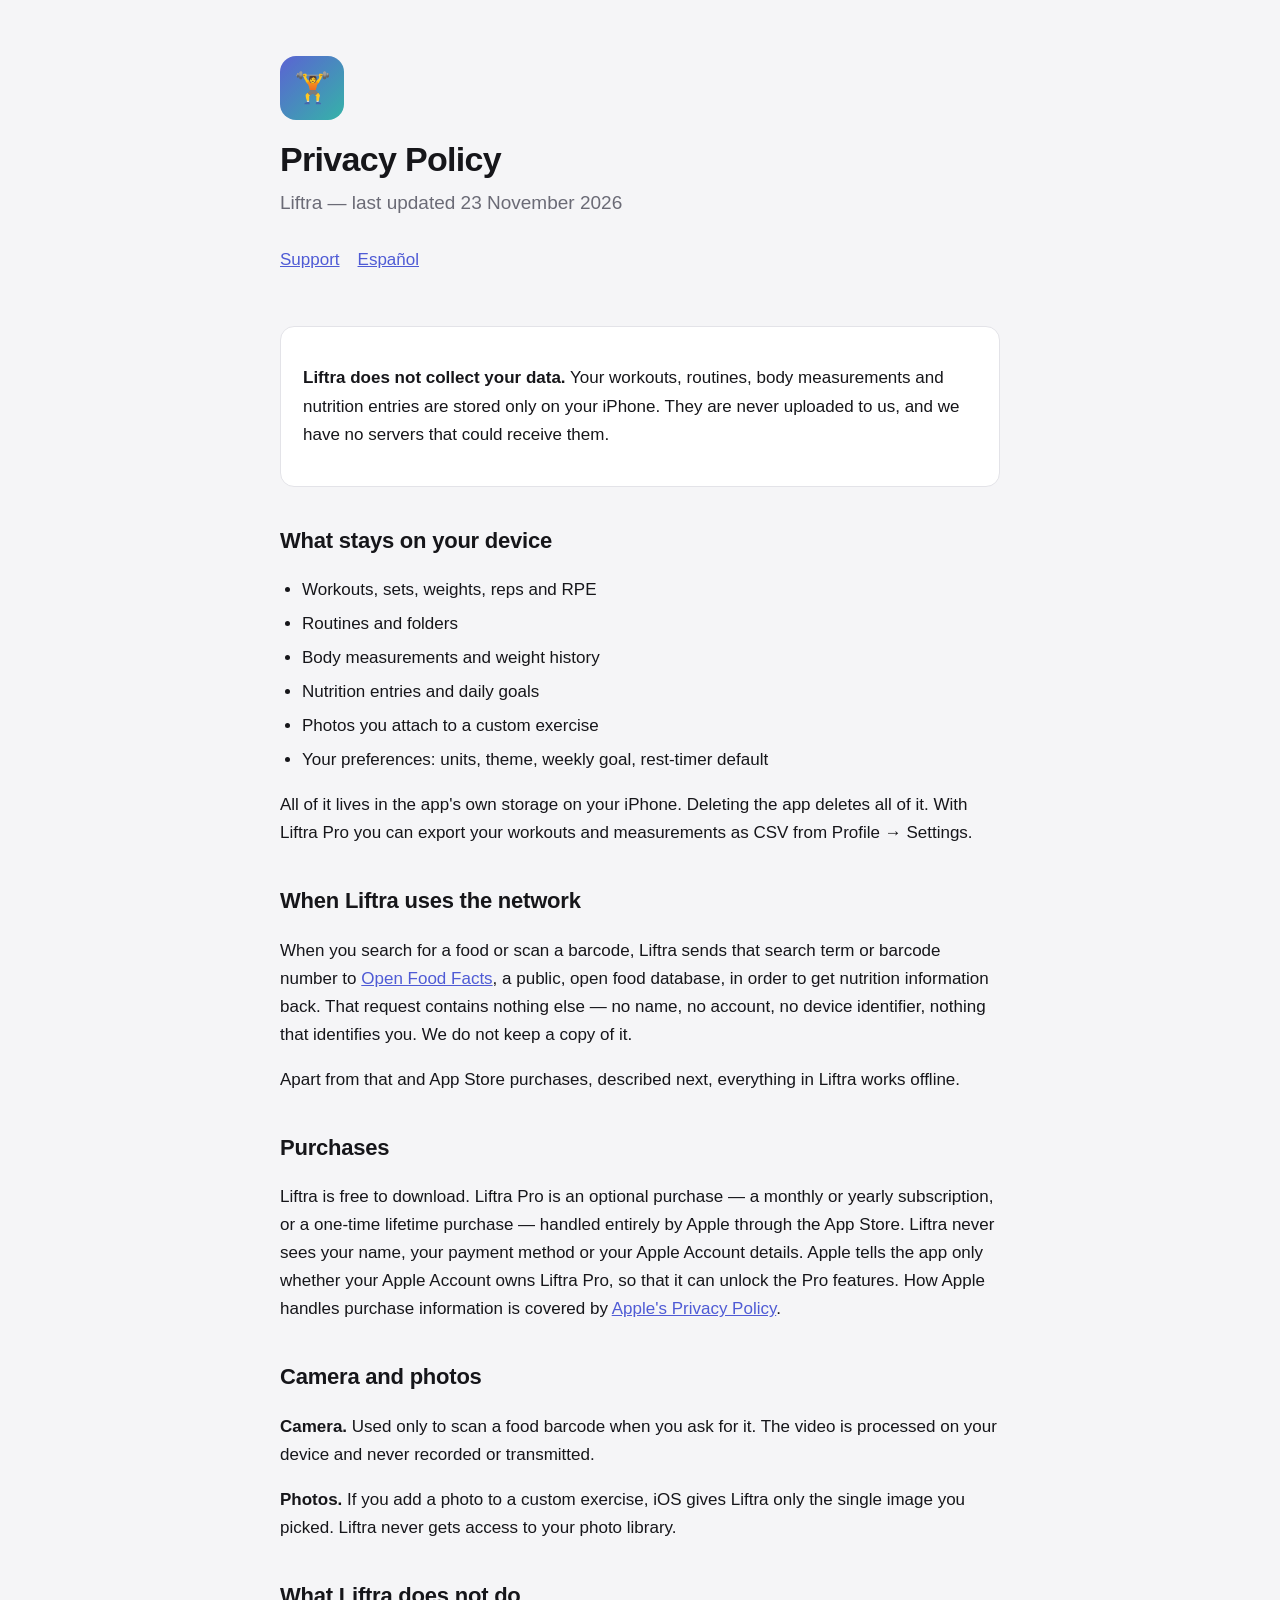
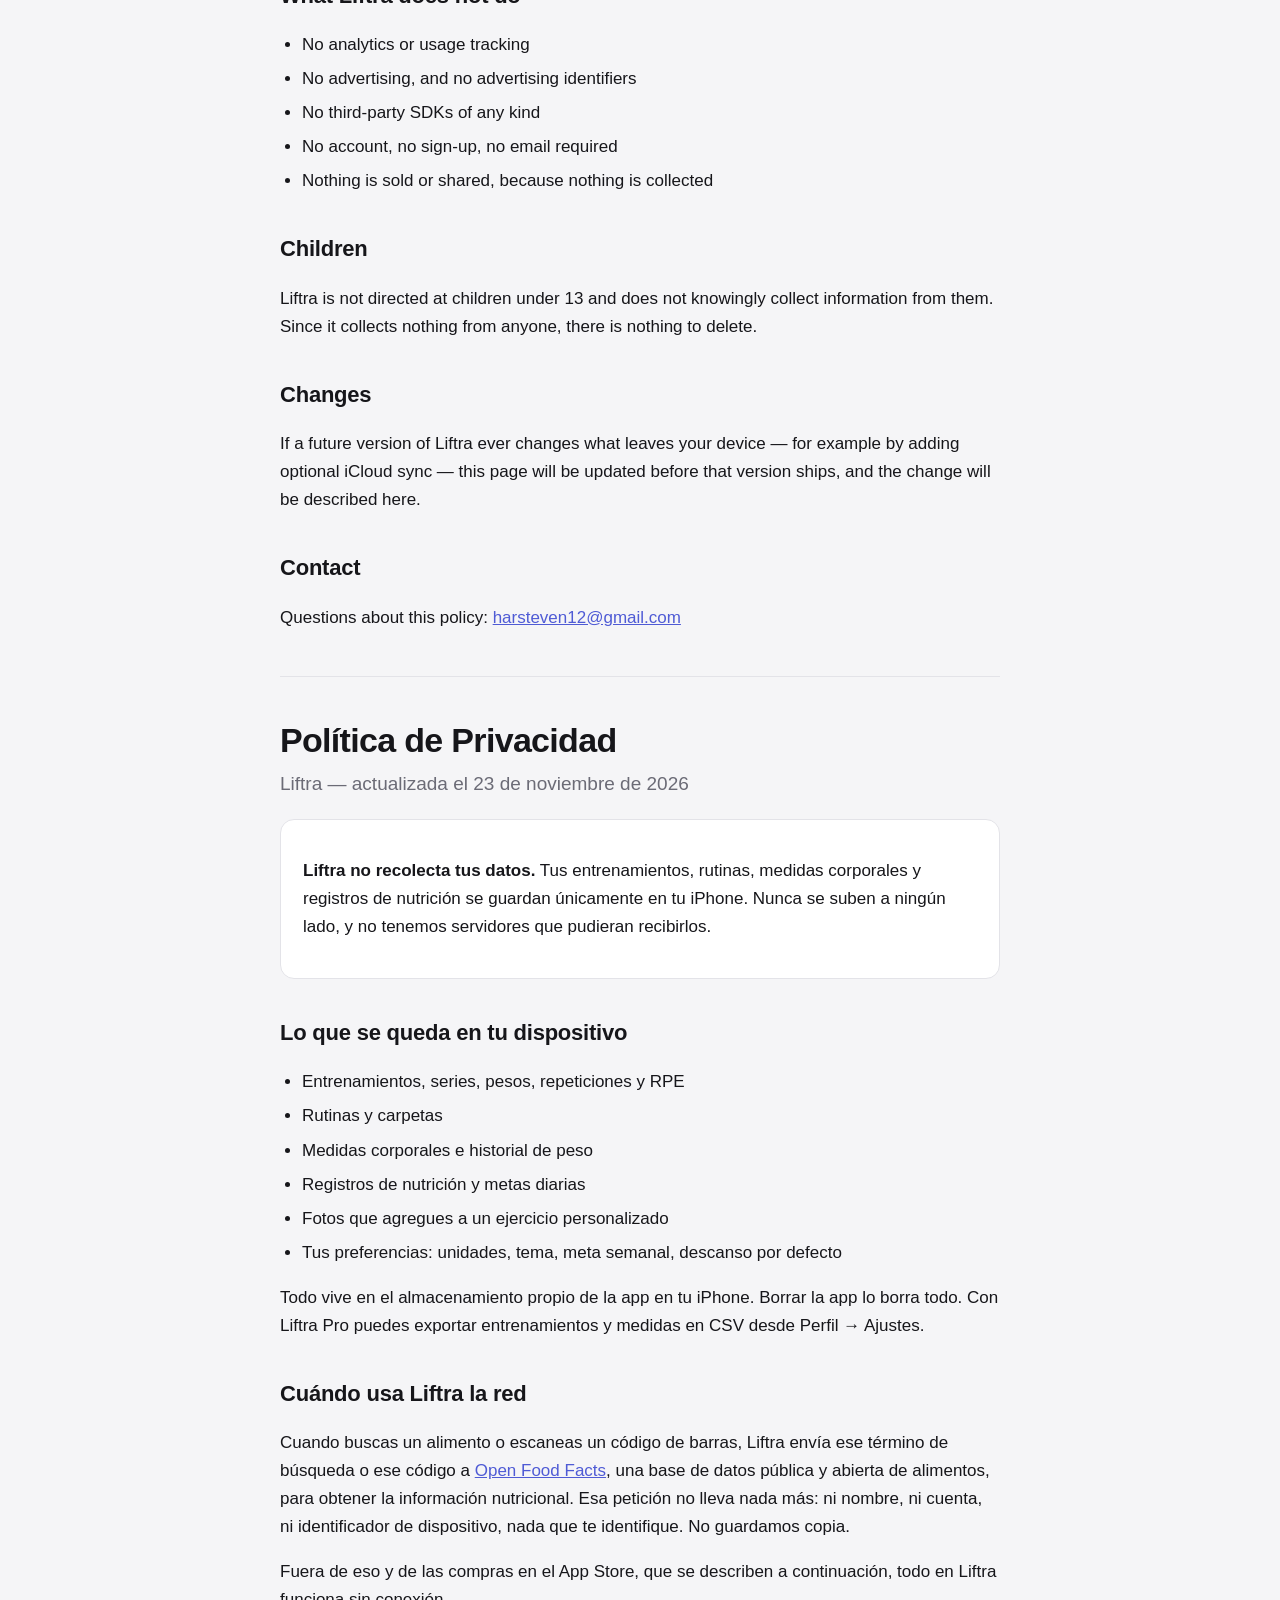
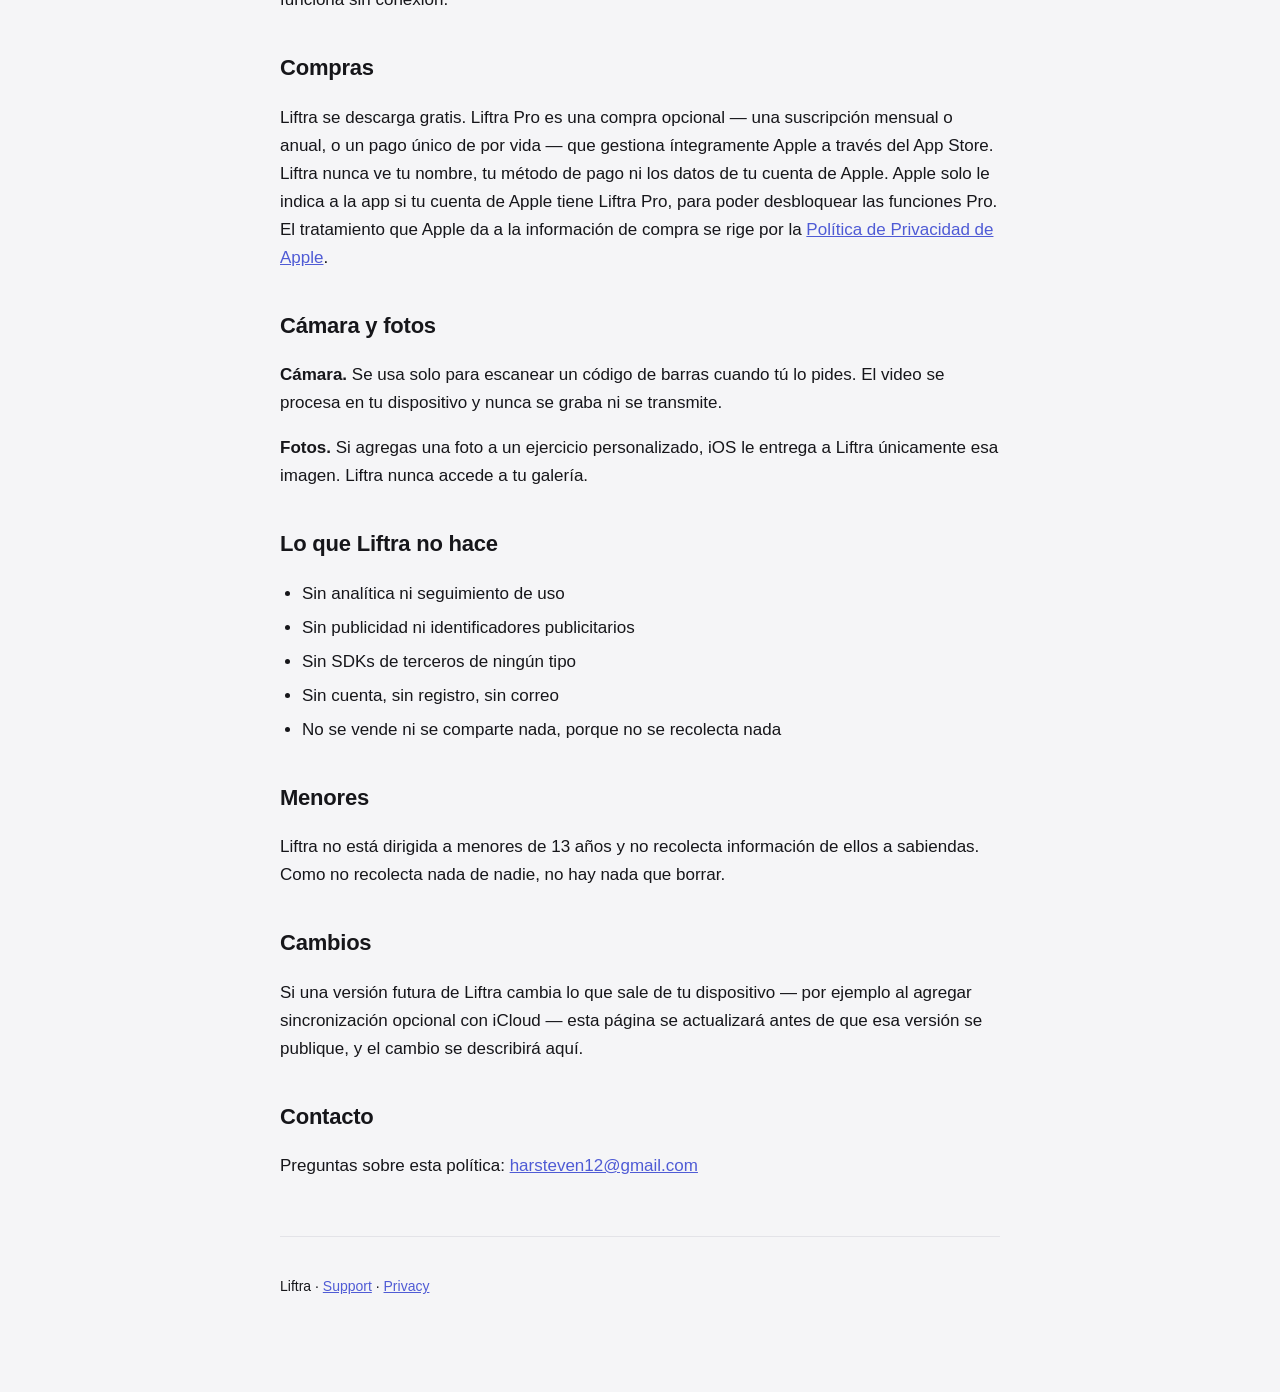
==== privacy.html @ 32fd7275 "Liftra support page and privacy policy Static site for the App Store support and privacy policy URLs" ====
<!doctype html>
<html lang="en">
<head>
<meta charset="utf-8">
<meta name="viewport" content="width=device-width, initial-scale=1">
<title>Privacy Policy — Liftra</title>
<link rel="stylesheet" href="style.css">
</head>
<body>
<div class="wrap">
<header>
  <div class="logo">🏋️</div>
  <h1>Privacy Policy</h1>
  <p class="lede">Liftra — last updated 23 November 2026</p>
  <nav><a href="./">Support</a> <a href="#es">Español</a></nav>
</header>

<div class="card">
  <p><strong>Liftra does not collect your data.</strong> Your workouts, routines,
  body measurements and nutrition entries are stored only on your iPhone. They
  are never uploaded to us, and we have no servers that could receive them.</p>
</div>

<h2>What stays on your device</h2>
<ul>
  <li>Workouts, sets, weights, reps and RPE</li>
  <li>Routines and folders</li>
  <li>Body measurements and weight history</li>
  <li>Nutrition entries and daily goals</li>
  <li>Photos you attach to a custom exercise</li>
  <li>Your preferences: units, theme, weekly goal, rest-timer default</li>
</ul>
<p>All of it lives in the app's own storage on your iPhone. Deleting the app
deletes all of it. With Liftra Pro you can export your workouts and measurements
as CSV from Profile → Settings.</p>

<h2>When Liftra uses the network</h2>
<p>When you search for a food or scan a barcode, Liftra sends that search term
or barcode number to <a href="https://world.openfoodfacts.org">Open Food
Facts</a>, a public, open food database, in order to get nutrition information
back. That request contains nothing else — no name, no account, no device
identifier, nothing that identifies you. We do not keep a copy of it.</p>
<p>Apart from that and App Store purchases, described next, everything in
Liftra works offline.</p>

<h2>Purchases</h2>
<p>Liftra is free to download. Liftra Pro is an optional purchase — a monthly or
yearly subscription, or a one-time lifetime purchase — handled entirely by Apple
through the App Store. Liftra never sees your name, your payment method or your
Apple Account details. Apple tells the app only whether your Apple Account owns
Liftra Pro, so that it can unlock the Pro features. How Apple handles purchase
information is covered by
<a href="https://www.apple.com/legal/privacy/">Apple's Privacy Policy</a>.</p>

<h2>Camera and photos</h2>
<p><strong>Camera.</strong> Used only to scan a food barcode when you ask for
it. The video is processed on your device and never recorded or transmitted.</p>
<p><strong>Photos.</strong> If you add a photo to a custom exercise, iOS gives
Liftra only the single image you picked. Liftra never gets access to your photo
library.</p>

<h2>What Liftra does not do</h2>
<ul>
  <li>No analytics or usage tracking</li>
  <li>No advertising, and no advertising identifiers</li>
  <li>No third-party SDKs of any kind</li>
  <li>No account, no sign-up, no email required</li>
  <li>Nothing is sold or shared, because nothing is collected</li>
</ul>

<h2>Children</h2>
<p>Liftra is not directed at children under 13 and does not knowingly collect
information from them. Since it collects nothing from anyone, there is nothing
to delete.</p>

<h2>Changes</h2>
<p>If a future version of Liftra ever changes what leaves your device — for
example by adding optional iCloud sync — this page will be updated before that
version ships, and the change will be described here.</p>

<h2>Contact</h2>
<p>Questions about this policy: <a href="mailto:harsteven12@gmail.com">harsteven12@gmail.com</a></p>

<hr>

<h1 id="es">Política de Privacidad</h1>
<p class="lede">Liftra — actualizada el 23 de noviembre de 2026</p>

<div class="card">
  <p><strong>Liftra no recolecta tus datos.</strong> Tus entrenamientos, rutinas,
  medidas corporales y registros de nutrición se guardan únicamente en tu iPhone.
  Nunca se suben a ningún lado, y no tenemos servidores que pudieran recibirlos.</p>
</div>

<h2>Lo que se queda en tu dispositivo</h2>
<ul>
  <li>Entrenamientos, series, pesos, repeticiones y RPE</li>
  <li>Rutinas y carpetas</li>
  <li>Medidas corporales e historial de peso</li>
  <li>Registros de nutrición y metas diarias</li>
  <li>Fotos que agregues a un ejercicio personalizado</li>
  <li>Tus preferencias: unidades, tema, meta semanal, descanso por defecto</li>
</ul>
<p>Todo vive en el almacenamiento propio de la app en tu iPhone. Borrar la app
lo borra todo. Con Liftra Pro puedes exportar entrenamientos y medidas en CSV
desde Perfil → Ajustes.</p>

<h2>Cuándo usa Liftra la red</h2>
<p>Cuando buscas un alimento o escaneas un código de barras, Liftra envía ese
término de búsqueda o ese código a <a href="https://world.openfoodfacts.org">Open
Food Facts</a>, una base de datos pública y abierta de alimentos, para obtener la
información nutricional. Esa petición no lleva nada más: ni nombre, ni cuenta, ni
identificador de dispositivo, nada que te identifique. No guardamos copia.</p>
<p>Fuera de eso y de las compras en el App Store, que se describen a
continuación, todo en Liftra funciona sin conexión.</p>

<h2>Compras</h2>
<p>Liftra se descarga gratis. Liftra Pro es una compra opcional — una
suscripción mensual o anual, o un pago único de por vida — que gestiona
íntegramente Apple a través del App Store. Liftra nunca ve tu nombre, tu método
de pago ni los datos de tu cuenta de Apple. Apple solo le indica a la app si tu
cuenta de Apple tiene Liftra Pro, para poder desbloquear las funciones Pro. El
tratamiento que Apple da a la información de compra se rige por la
<a href="https://www.apple.com/legal/privacy/es/">Política de Privacidad de Apple</a>.</p>

<h2>Cámara y fotos</h2>
<p><strong>Cámara.</strong> Se usa solo para escanear un código de barras cuando
tú lo pides. El video se procesa en tu dispositivo y nunca se graba ni se
transmite.</p>
<p><strong>Fotos.</strong> Si agregas una foto a un ejercicio personalizado, iOS
le entrega a Liftra únicamente esa imagen. Liftra nunca accede a tu galería.</p>

<h2>Lo que Liftra no hace</h2>
<ul>
  <li>Sin analítica ni seguimiento de uso</li>
  <li>Sin publicidad ni identificadores publicitarios</li>
  <li>Sin SDKs de terceros de ningún tipo</li>
  <li>Sin cuenta, sin registro, sin correo</li>
  <li>No se vende ni se comparte nada, porque no se recolecta nada</li>
</ul>

<h2>Menores</h2>
<p>Liftra no está dirigida a menores de 13 años y no recolecta información de
ellos a sabiendas. Como no recolecta nada de nadie, no hay nada que borrar.</p>

<h2>Cambios</h2>
<p>Si una versión futura de Liftra cambia lo que sale de tu dispositivo — por
ejemplo al agregar sincronización opcional con iCloud — esta página se
actualizará antes de que esa versión se publique, y el cambio se describirá
aquí.</p>

<h2>Contacto</h2>
<p>Preguntas sobre esta política: <a href="mailto:harsteven12@gmail.com">harsteven12@gmail.com</a></p>

<footer class="small">
  <p>Liftra · <a href="./">Support</a> · <a href="privacy.html">Privacy</a></p>
</footer>
</div>
</body>
</html>
---- style.css ----
:root {
  --bg: #f5f5f7;
  --card: #ffffff;
  --ink: #16161a;
  --muted: #6b6b76;
  --rule: #e3e3e8;
  --accent: #4f5bd5;
}
@media (prefers-color-scheme: dark) {
  :root {
    --bg: #0f0f12; --card: #1a1a1f; --ink: #f2f2f5;
    --muted: #9a9aa6; --rule: #2c2c33; --accent: #8b94ff;
  }
}
* { box-sizing: border-box; }
body {
  margin: 0; padding: 0 16px 80px;
  background: var(--bg); color: var(--ink);
  font: 17px/1.65 -apple-system, BlinkMacSystemFont, "Segoe UI", Roboto, sans-serif;
  -webkit-text-size-adjust: 100%;
}
.wrap { max-width: 720px; margin: 0 auto; }
header { padding: 56px 0 32px; }
.logo {
  width: 64px; height: 64px; border-radius: 16px;
  background: linear-gradient(135deg, #5b63d3, #35b3a8);
  display: grid; place-items: center; color: #fff;
  font-size: 30px; margin-bottom: 20px;
}
h1 { font-size: 34px; line-height: 1.15; margin: 0 0 8px; letter-spacing: -0.02em; }
h2 { font-size: 22px; margin: 36px 0 10px; letter-spacing: -0.01em; }
h3 { font-size: 17px; margin: 24px 0 6px; }
p, li { color: var(--ink); }
.lede { color: var(--muted); font-size: 19px; margin: 0; }
.card {
  background: var(--card); border: 1px solid var(--rule);
  border-radius: 14px; padding: 20px 22px; margin: 20px 0;
}
.muted { color: var(--muted); }
small, .small { font-size: 14px; color: var(--muted); }
a { color: var(--accent); }
nav { margin: 28px 0 0; display: flex; gap: 18px; flex-wrap: wrap; }
hr { border: 0; border-top: 1px solid var(--rule); margin: 44px 0; }
footer { margin-top: 56px; padding-top: 24px; border-top: 1px solid var(--rule); }
ul { padding-left: 22px; }
li { margin: 6px 0; }
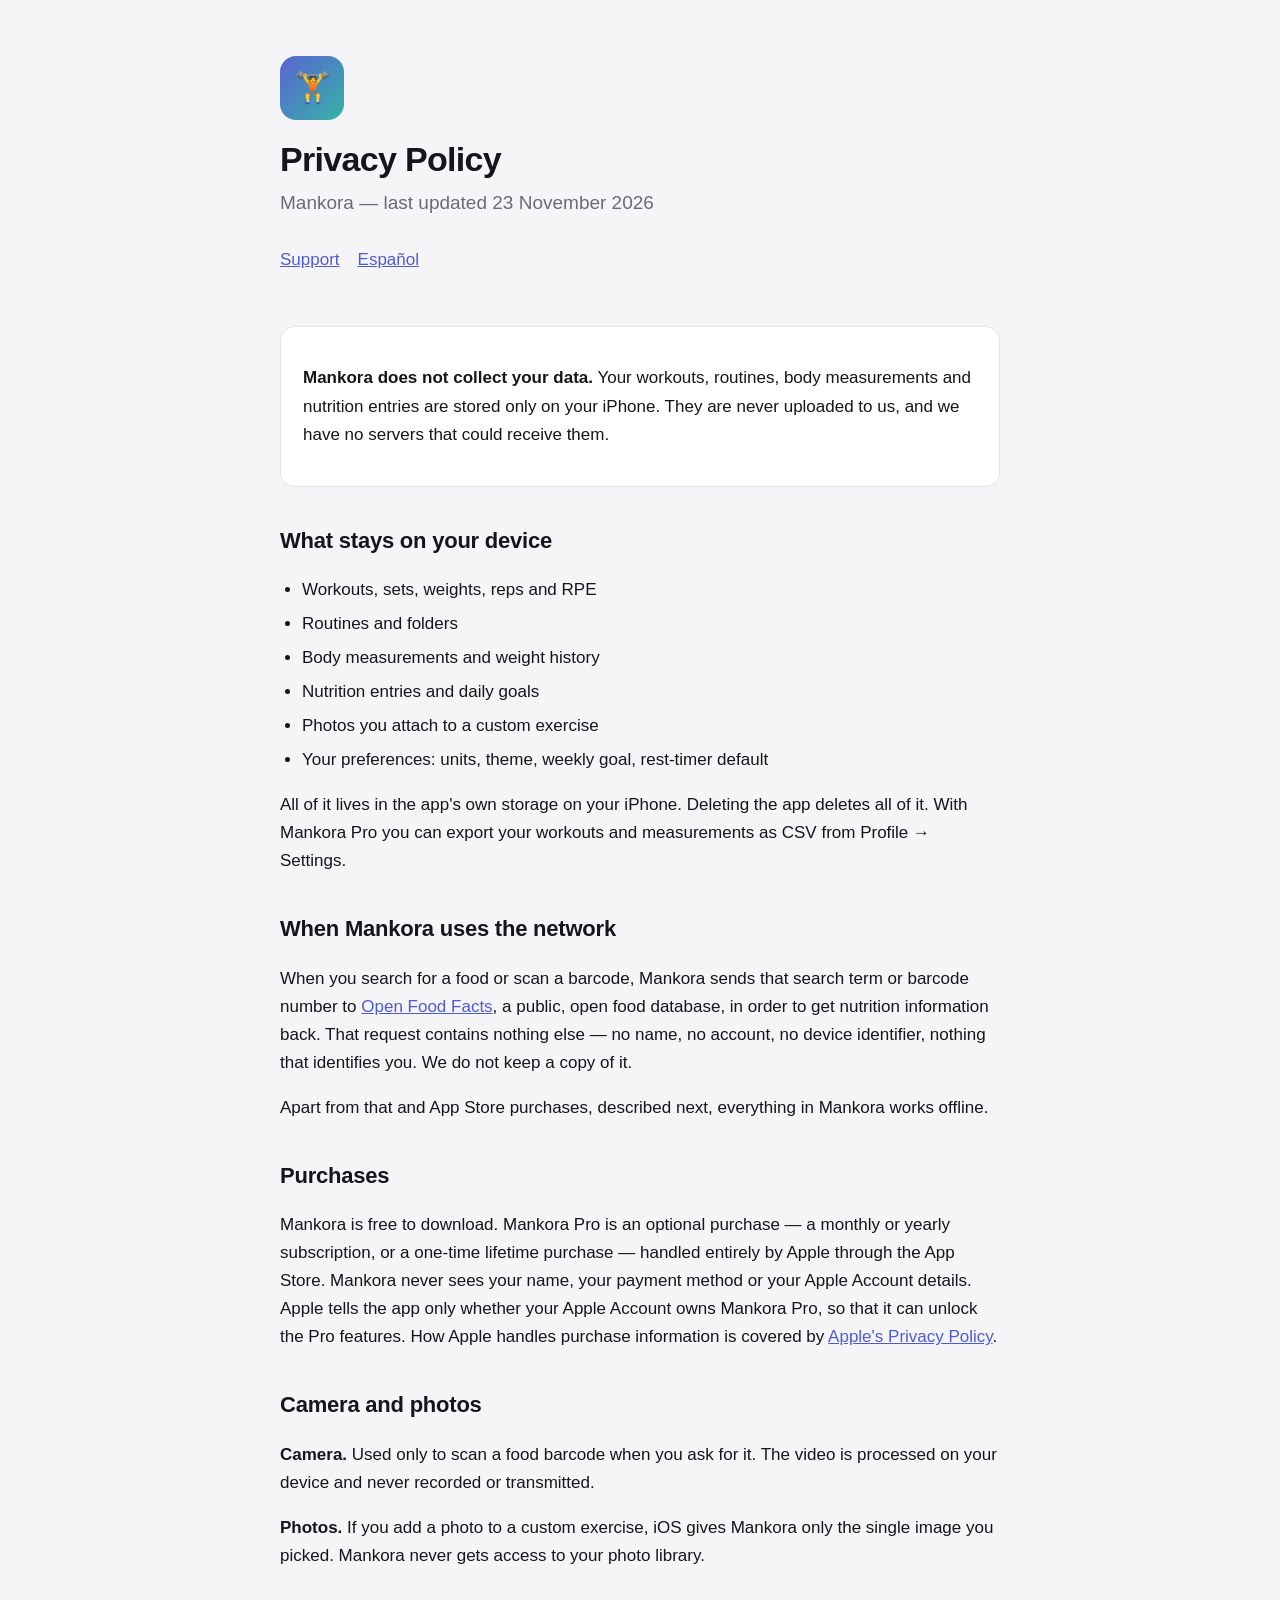
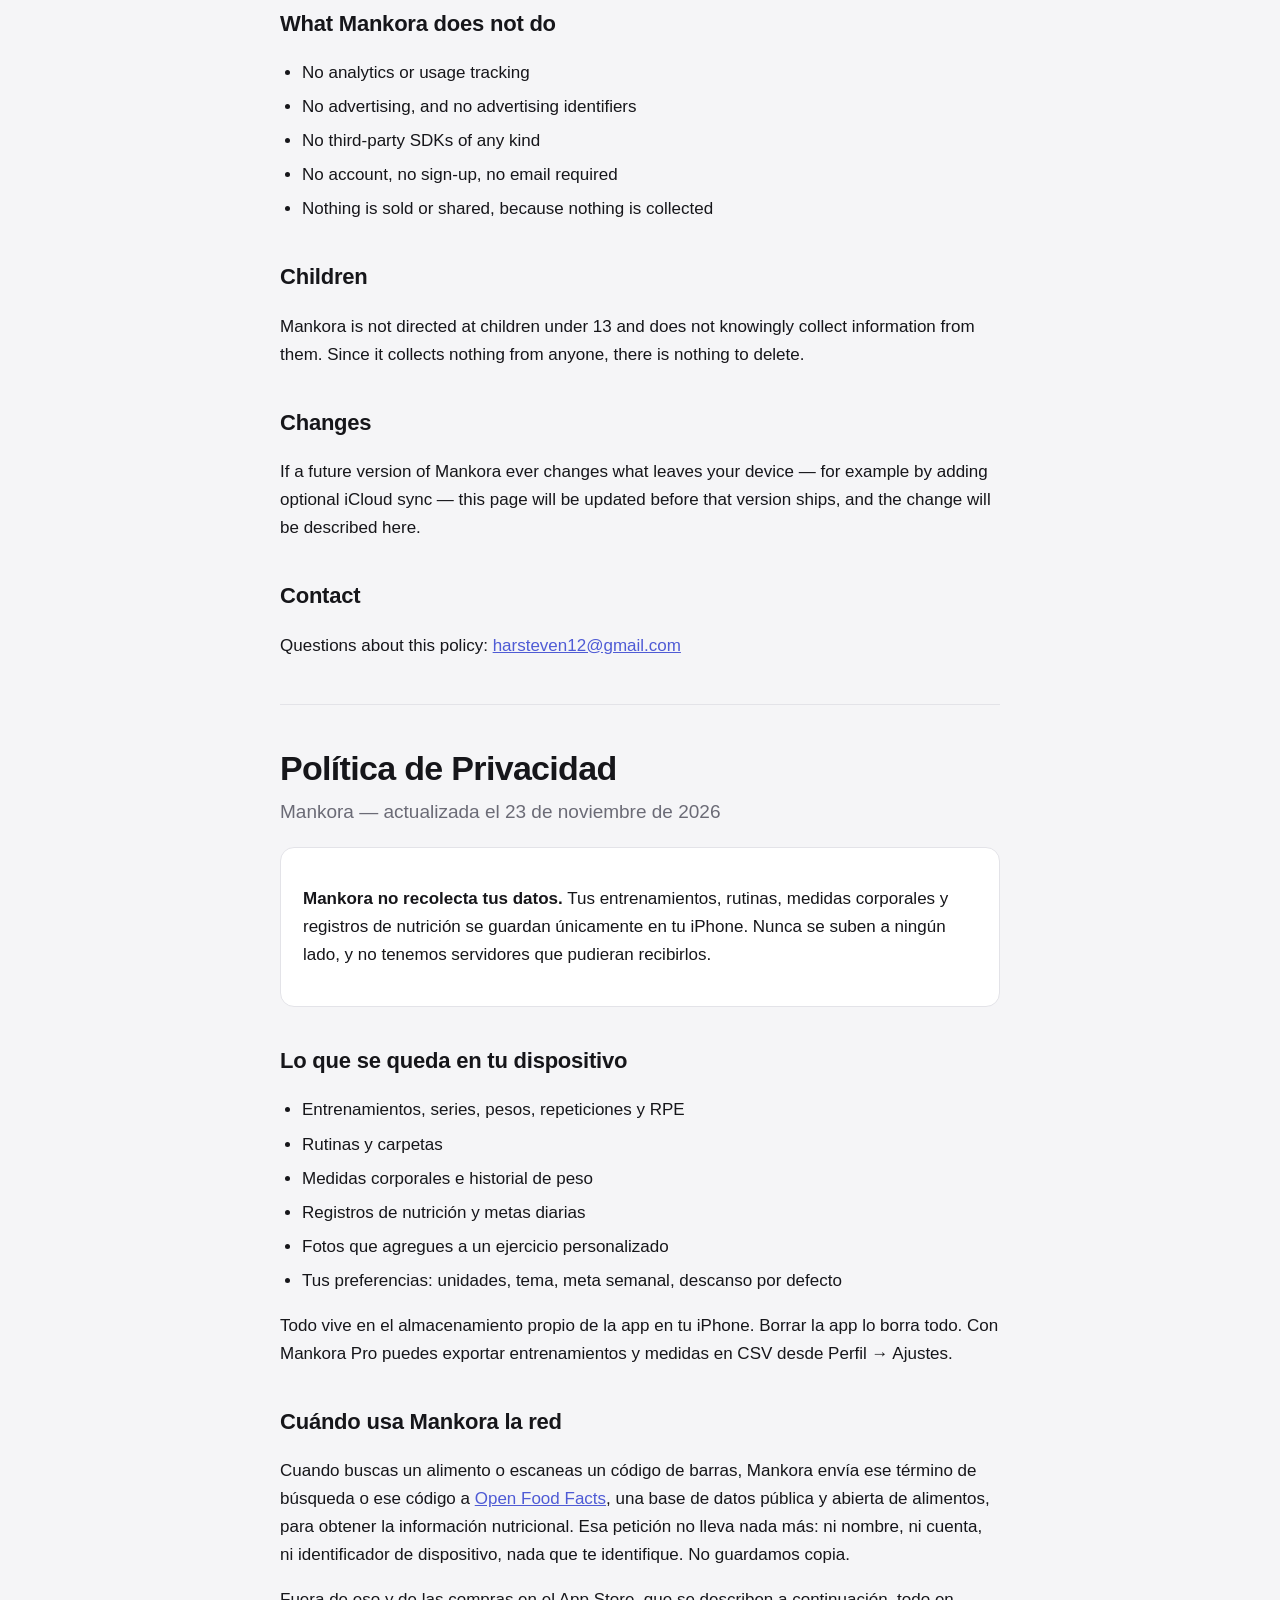
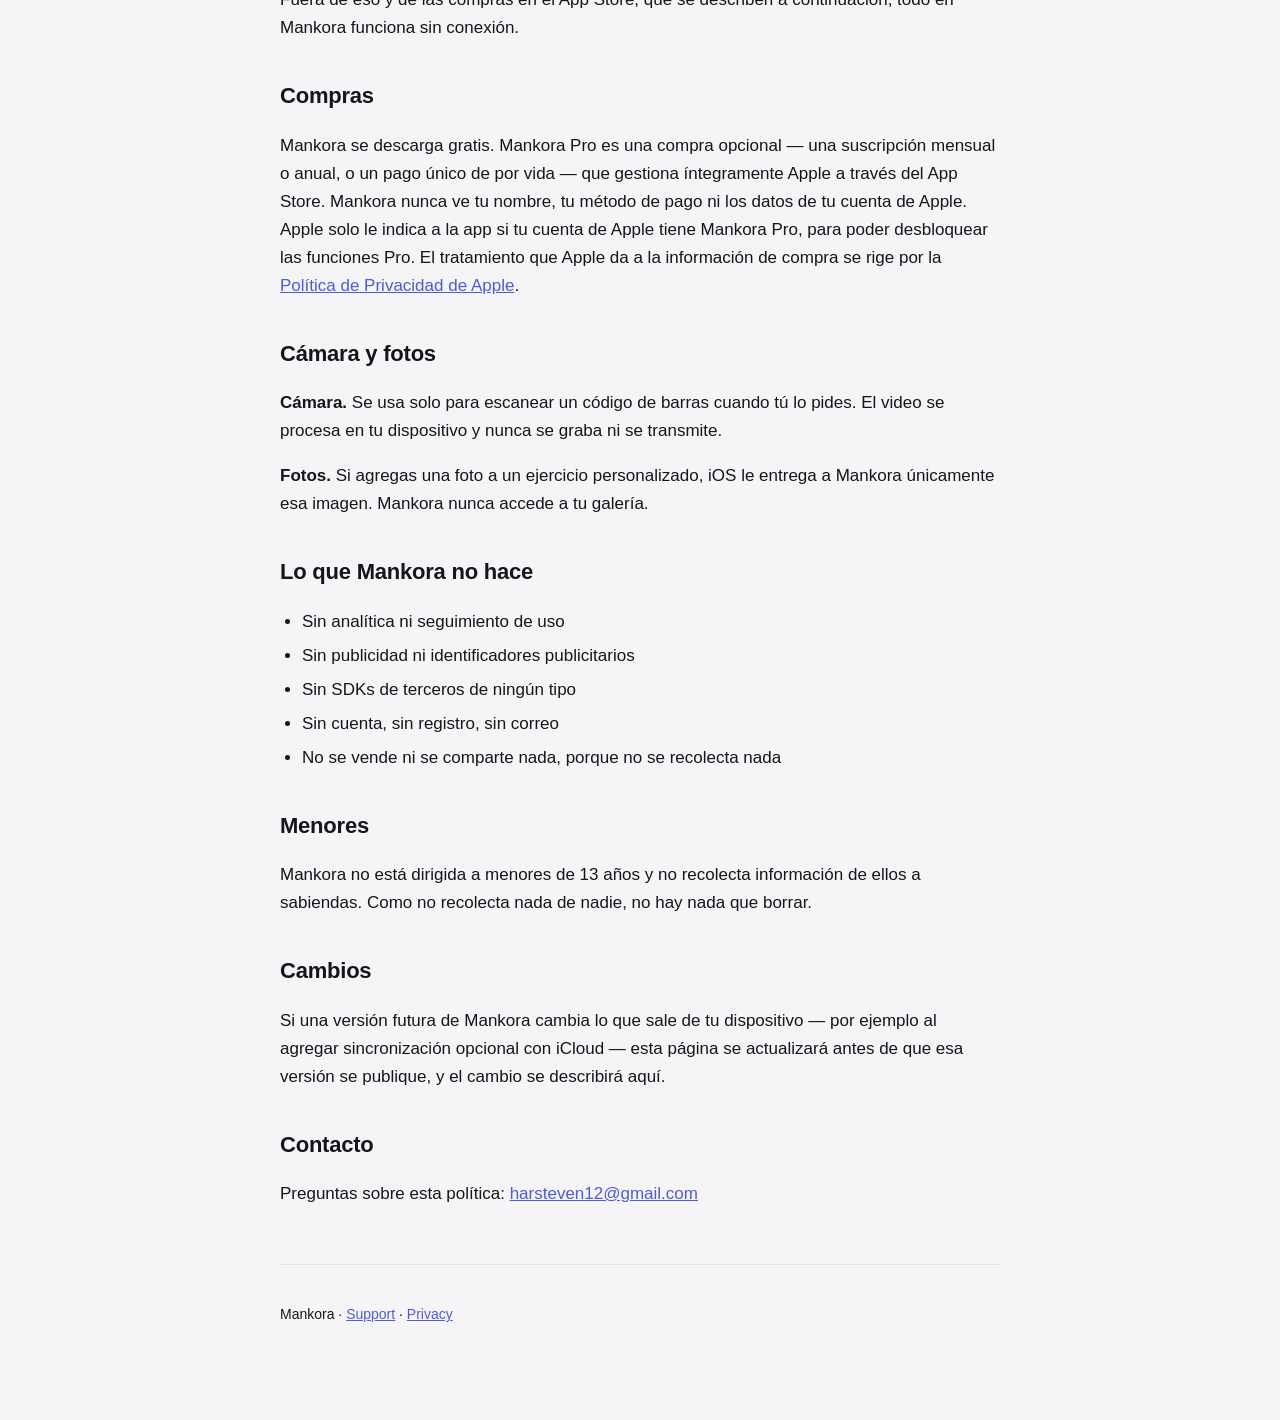
==== commit b5481cc6: "Rename the app to Mankora Co-Authored-By: Claude Fable 5.2 <noreply@anthropic.com>" ====
--- a/privacy.html
+++ b/privacy.html
@@ -3,7 +3,7 @@
 <head>
 <meta charset="utf-8">
 <meta name="viewport" content="width=device-width, initial-scale=1">
-<title>Privacy Policy — Liftra</title>
+<title>Privacy Policy — Mankora</title>
 <link rel="stylesheet" href="style.css">
 </head>
 <body>
@@ -11,12 +11,12 @@
 <header>
   <div class="logo">🏋️</div>
   <h1>Privacy Policy</h1>
-  <p class="lede">Liftra — last updated 23 November 2026</p>
+  <p class="lede">Mankora — last updated 23 November 2026</p>
   <nav><a href="./">Support</a> <a href="#es">Español</a></nav>
 </header>
 
 <div class="card">
-  <p><strong>Liftra does not collect your data.</strong> Your workouts, routines,
+  <p><strong>Mankora does not collect your data.</strong> Your workouts, routines,
   body measurements and nutrition entries are stored only on your iPhone. They
   are never uploaded to us, and we have no servers that could receive them.</p>
 </div>
@@ -31,24 +31,24 @@
   <li>Your preferences: units, theme, weekly goal, rest-timer default</li>
 </ul>
 <p>All of it lives in the app's own storage on your iPhone. Deleting the app
-deletes all of it. With Liftra Pro you can export your workouts and measurements
+deletes all of it. With Mankora Pro you can export your workouts and measurements
 as CSV from Profile → Settings.</p>
 
-<h2>When Liftra uses the network</h2>
-<p>When you search for a food or scan a barcode, Liftra sends that search term
+<h2>When Mankora uses the network</h2>
+<p>When you search for a food or scan a barcode, Mankora sends that search term
 or barcode number to <a href="https://world.openfoodfacts.org">Open Food
 Facts</a>, a public, open food database, in order to get nutrition information
 back. That request contains nothing else — no name, no account, no device
 identifier, nothing that identifies you. We do not keep a copy of it.</p>
 <p>Apart from that and App Store purchases, described next, everything in
-Liftra works offline.</p>
+Mankora works offline.</p>
 
 <h2>Purchases</h2>
-<p>Liftra is free to download. Liftra Pro is an optional purchase — a monthly or
+<p>Mankora is free to download. Mankora Pro is an optional purchase — a monthly or
 yearly subscription, or a one-time lifetime purchase — handled entirely by Apple
-through the App Store. Liftra never sees your name, your payment method or your
+through the App Store. Mankora never sees your name, your payment method or your
 Apple Account details. Apple tells the app only whether your Apple Account owns
-Liftra Pro, so that it can unlock the Pro features. How Apple handles purchase
+Mankora Pro, so that it can unlock the Pro features. How Apple handles purchase
 information is covered by
 <a href="https://www.apple.com/legal/privacy/">Apple's Privacy Policy</a>.</p>
 
@@ -56,10 +56,10 @@
 <p><strong>Camera.</strong> Used only to scan a food barcode when you ask for
 it. The video is processed on your device and never recorded or transmitted.</p>
 <p><strong>Photos.</strong> If you add a photo to a custom exercise, iOS gives
-Liftra only the single image you picked. Liftra never gets access to your photo
+Mankora only the single image you picked. Mankora never gets access to your photo
 library.</p>
 
-<h2>What Liftra does not do</h2>
+<h2>What Mankora does not do</h2>
 <ul>
   <li>No analytics or usage tracking</li>
   <li>No advertising, and no advertising identifiers</li>
@@ -69,12 +69,12 @@
 </ul>
 
 <h2>Children</h2>
-<p>Liftra is not directed at children under 13 and does not knowingly collect
+<p>Mankora is not directed at children under 13 and does not knowingly collect
 information from them. Since it collects nothing from anyone, there is nothing
 to delete.</p>
 
 <h2>Changes</h2>
-<p>If a future version of Liftra ever changes what leaves your device — for
+<p>If a future version of Mankora ever changes what leaves your device — for
 example by adding optional iCloud sync — this page will be updated before that
 version ships, and the change will be described here.</p>
 
@@ -84,10 +84,10 @@
 <hr>
 
 <h1 id="es">Política de Privacidad</h1>
-<p class="lede">Liftra — actualizada el 23 de noviembre de 2026</p>
+<p class="lede">Mankora — actualizada el 23 de noviembre de 2026</p>
 
 <div class="card">
-  <p><strong>Liftra no recolecta tus datos.</strong> Tus entrenamientos, rutinas,
+  <p><strong>Mankora no recolecta tus datos.</strong> Tus entrenamientos, rutinas,
   medidas corporales y registros de nutrición se guardan únicamente en tu iPhone.
   Nunca se suben a ningún lado, y no tenemos servidores que pudieran recibirlos.</p>
 </div>
@@ -102,24 +102,24 @@
   <li>Tus preferencias: unidades, tema, meta semanal, descanso por defecto</li>
 </ul>
 <p>Todo vive en el almacenamiento propio de la app en tu iPhone. Borrar la app
-lo borra todo. Con Liftra Pro puedes exportar entrenamientos y medidas en CSV
+lo borra todo. Con Mankora Pro puedes exportar entrenamientos y medidas en CSV
 desde Perfil → Ajustes.</p>
 
-<h2>Cuándo usa Liftra la red</h2>
-<p>Cuando buscas un alimento o escaneas un código de barras, Liftra envía ese
+<h2>Cuándo usa Mankora la red</h2>
+<p>Cuando buscas un alimento o escaneas un código de barras, Mankora envía ese
 término de búsqueda o ese código a <a href="https://world.openfoodfacts.org">Open
 Food Facts</a>, una base de datos pública y abierta de alimentos, para obtener la
 información nutricional. Esa petición no lleva nada más: ni nombre, ni cuenta, ni
 identificador de dispositivo, nada que te identifique. No guardamos copia.</p>
 <p>Fuera de eso y de las compras en el App Store, que se describen a
-continuación, todo en Liftra funciona sin conexión.</p>
+continuación, todo en Mankora funciona sin conexión.</p>
 
 <h2>Compras</h2>
-<p>Liftra se descarga gratis. Liftra Pro es una compra opcional — una
+<p>Mankora se descarga gratis. Mankora Pro es una compra opcional — una
 suscripción mensual o anual, o un pago único de por vida — que gestiona
-íntegramente Apple a través del App Store. Liftra nunca ve tu nombre, tu método
+íntegramente Apple a través del App Store. Mankora nunca ve tu nombre, tu método
 de pago ni los datos de tu cuenta de Apple. Apple solo le indica a la app si tu
-cuenta de Apple tiene Liftra Pro, para poder desbloquear las funciones Pro. El
+cuenta de Apple tiene Mankora Pro, para poder desbloquear las funciones Pro. El
 tratamiento que Apple da a la información de compra se rige por la
 <a href="https://www.apple.com/legal/privacy/es/">Política de Privacidad de Apple</a>.</p>
 
@@ -128,9 +128,9 @@
 tú lo pides. El video se procesa en tu dispositivo y nunca se graba ni se
 transmite.</p>
 <p><strong>Fotos.</strong> Si agregas una foto a un ejercicio personalizado, iOS
-le entrega a Liftra únicamente esa imagen. Liftra nunca accede a tu galería.</p>
+le entrega a Mankora únicamente esa imagen. Mankora nunca accede a tu galería.</p>
 
-<h2>Lo que Liftra no hace</h2>
+<h2>Lo que Mankora no hace</h2>
 <ul>
   <li>Sin analítica ni seguimiento de uso</li>
   <li>Sin publicidad ni identificadores publicitarios</li>
@@ -140,11 +140,11 @@
 </ul>
 
 <h2>Menores</h2>
-<p>Liftra no está dirigida a menores de 13 años y no recolecta información de
+<p>Mankora no está dirigida a menores de 13 años y no recolecta información de
 ellos a sabiendas. Como no recolecta nada de nadie, no hay nada que borrar.</p>
 
 <h2>Cambios</h2>
-<p>Si una versión futura de Liftra cambia lo que sale de tu dispositivo — por
+<p>Si una versión futura de Mankora cambia lo que sale de tu dispositivo — por
 ejemplo al agregar sincronización opcional con iCloud — esta página se
 actualizará antes de que esa versión se publique, y el cambio se describirá
 aquí.</p>
@@ -153,7 +153,7 @@
 <p>Preguntas sobre esta política: <a href="mailto:harsteven12@gmail.com">harsteven12@gmail.com</a></p>
 
 <footer class="small">
-  <p>Liftra · <a href="./">Support</a> · <a href="privacy.html">Privacy</a></p>
+  <p>Mankora · <a href="./">Support</a> · <a href="privacy.html">Privacy</a></p>
 </footer>
 </div>
 </body>
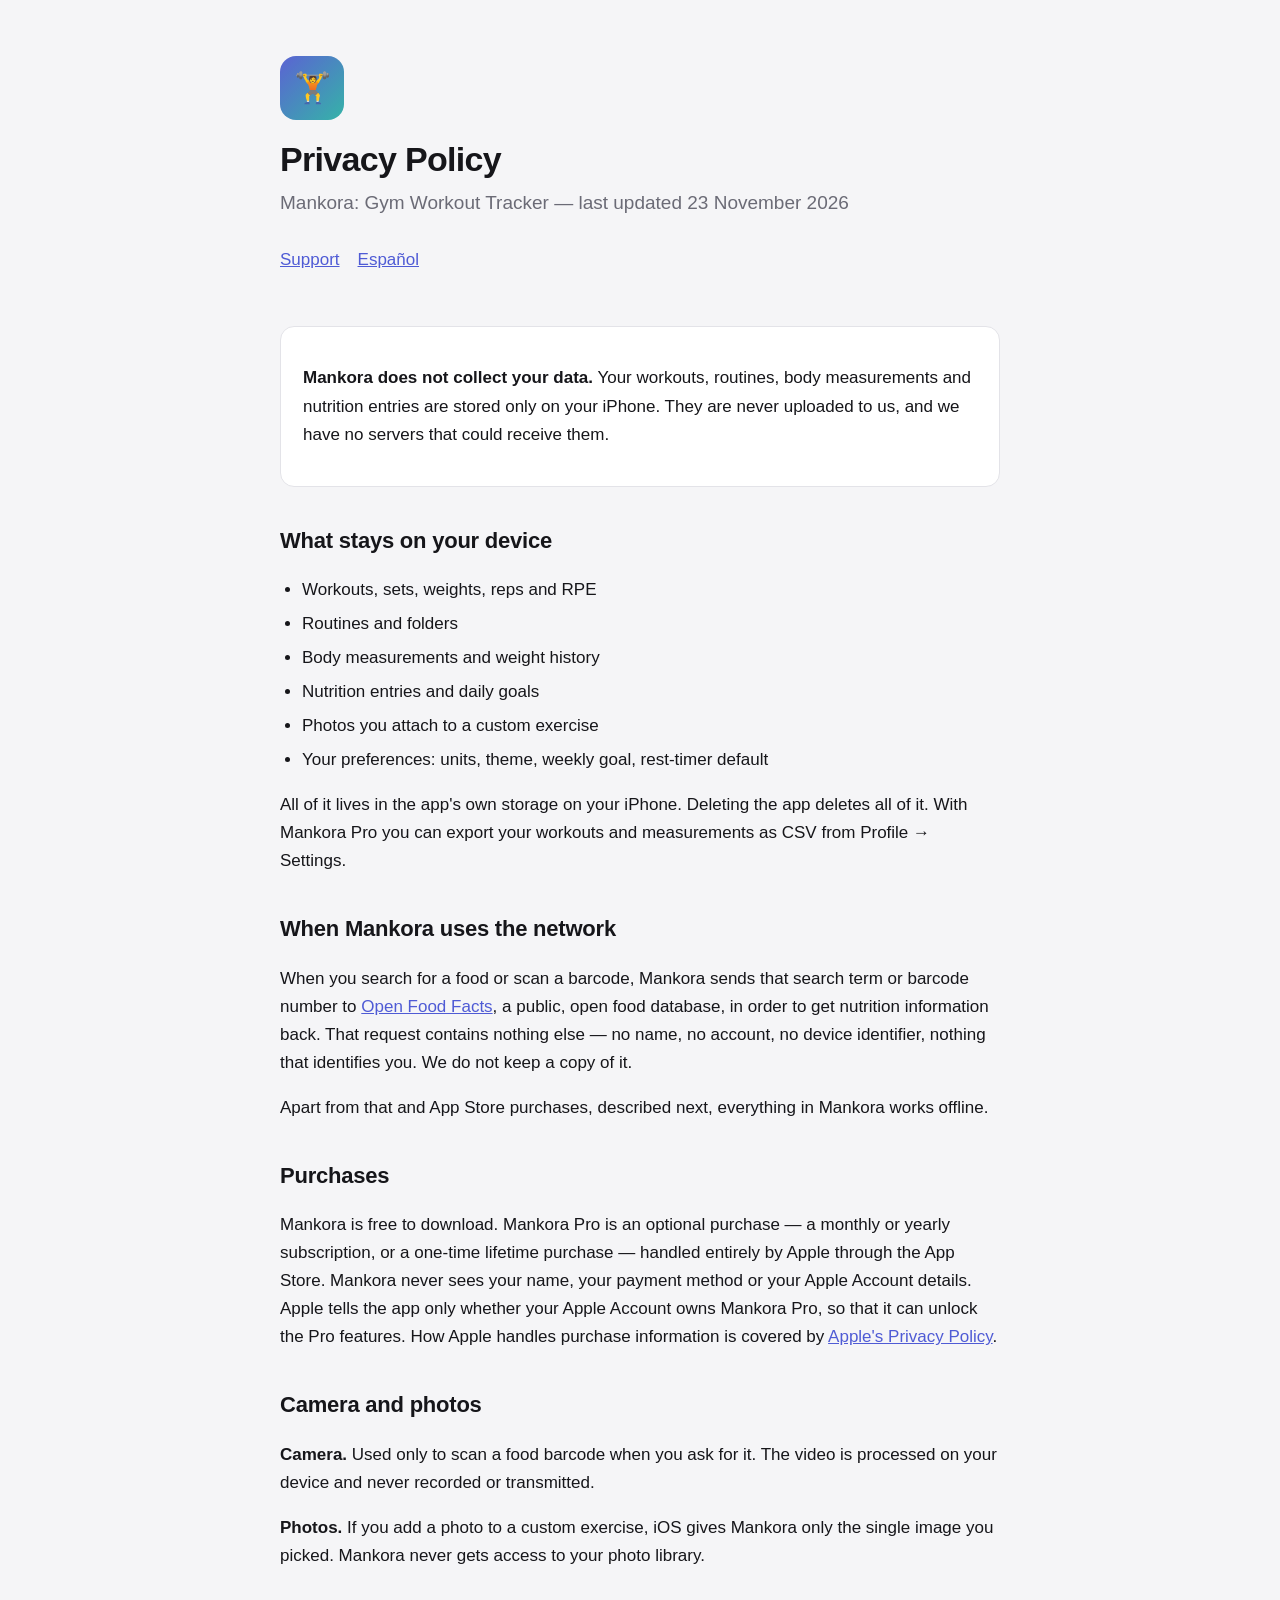
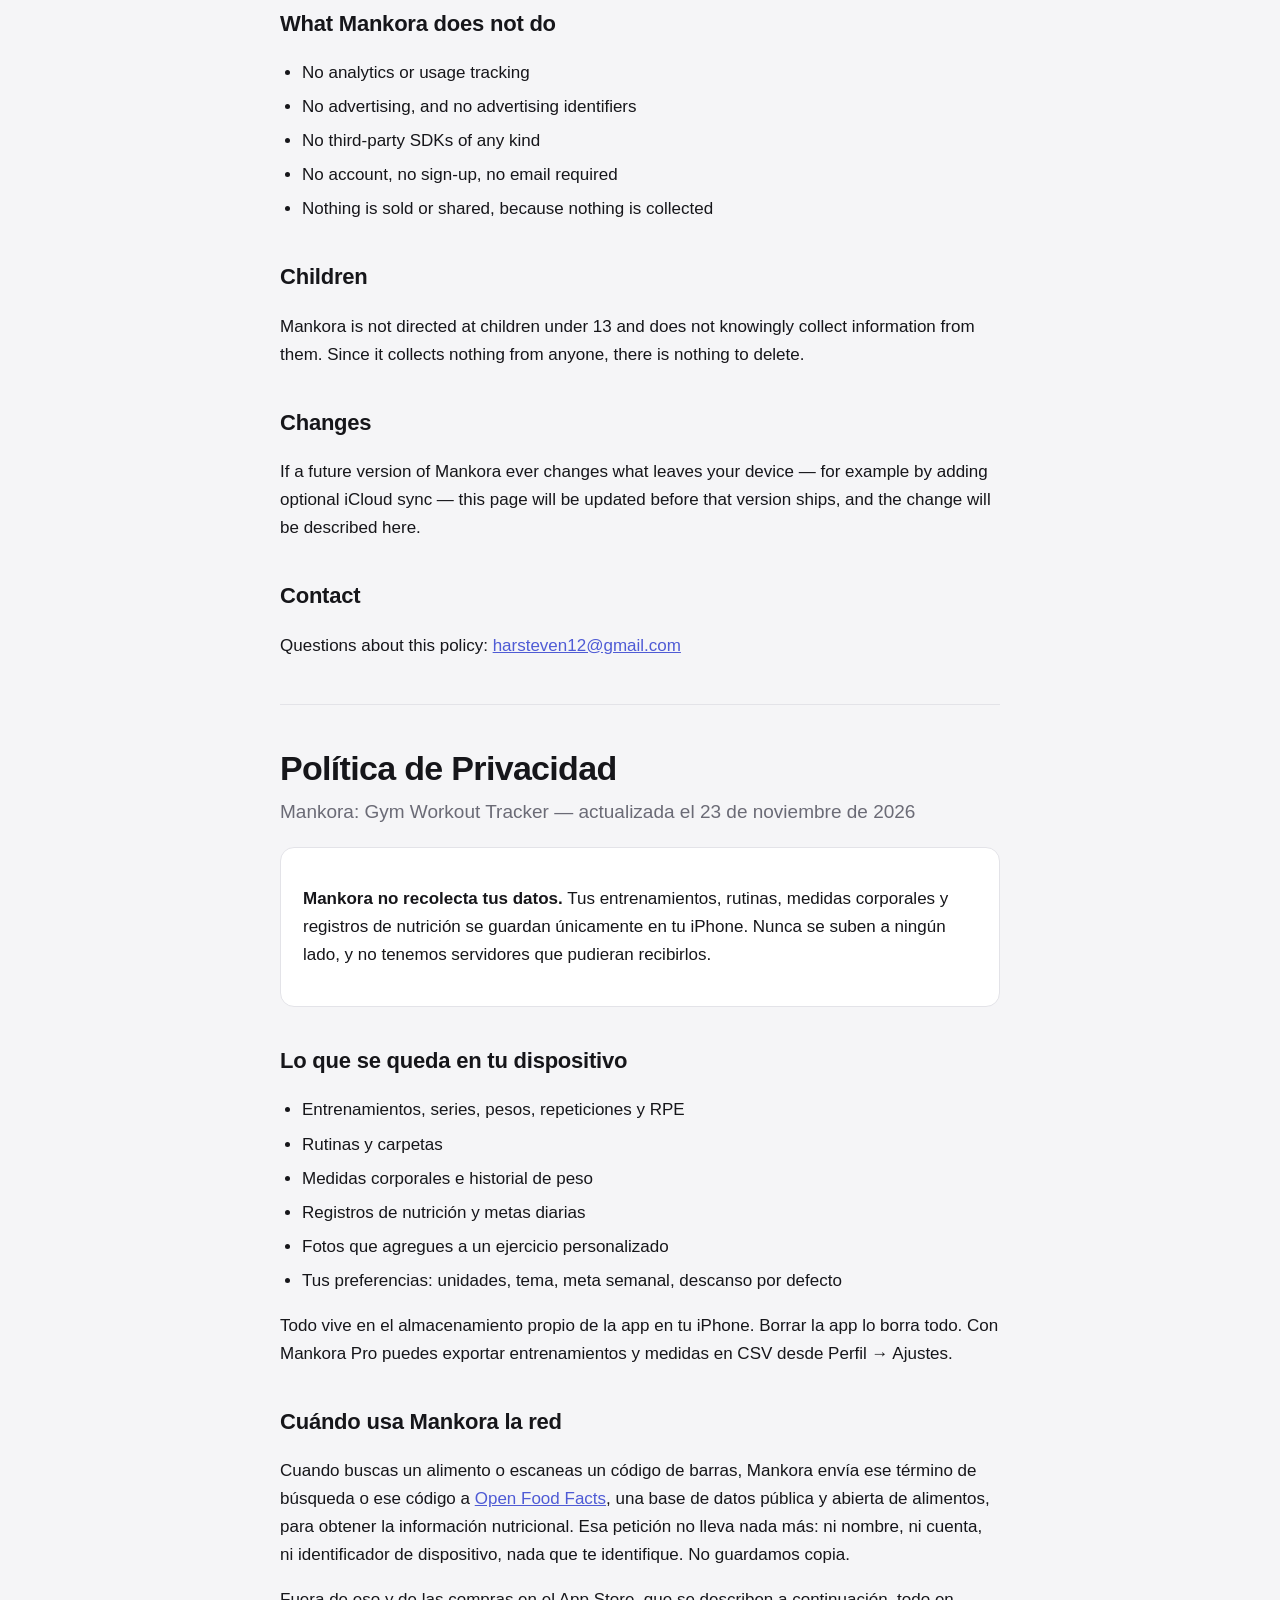
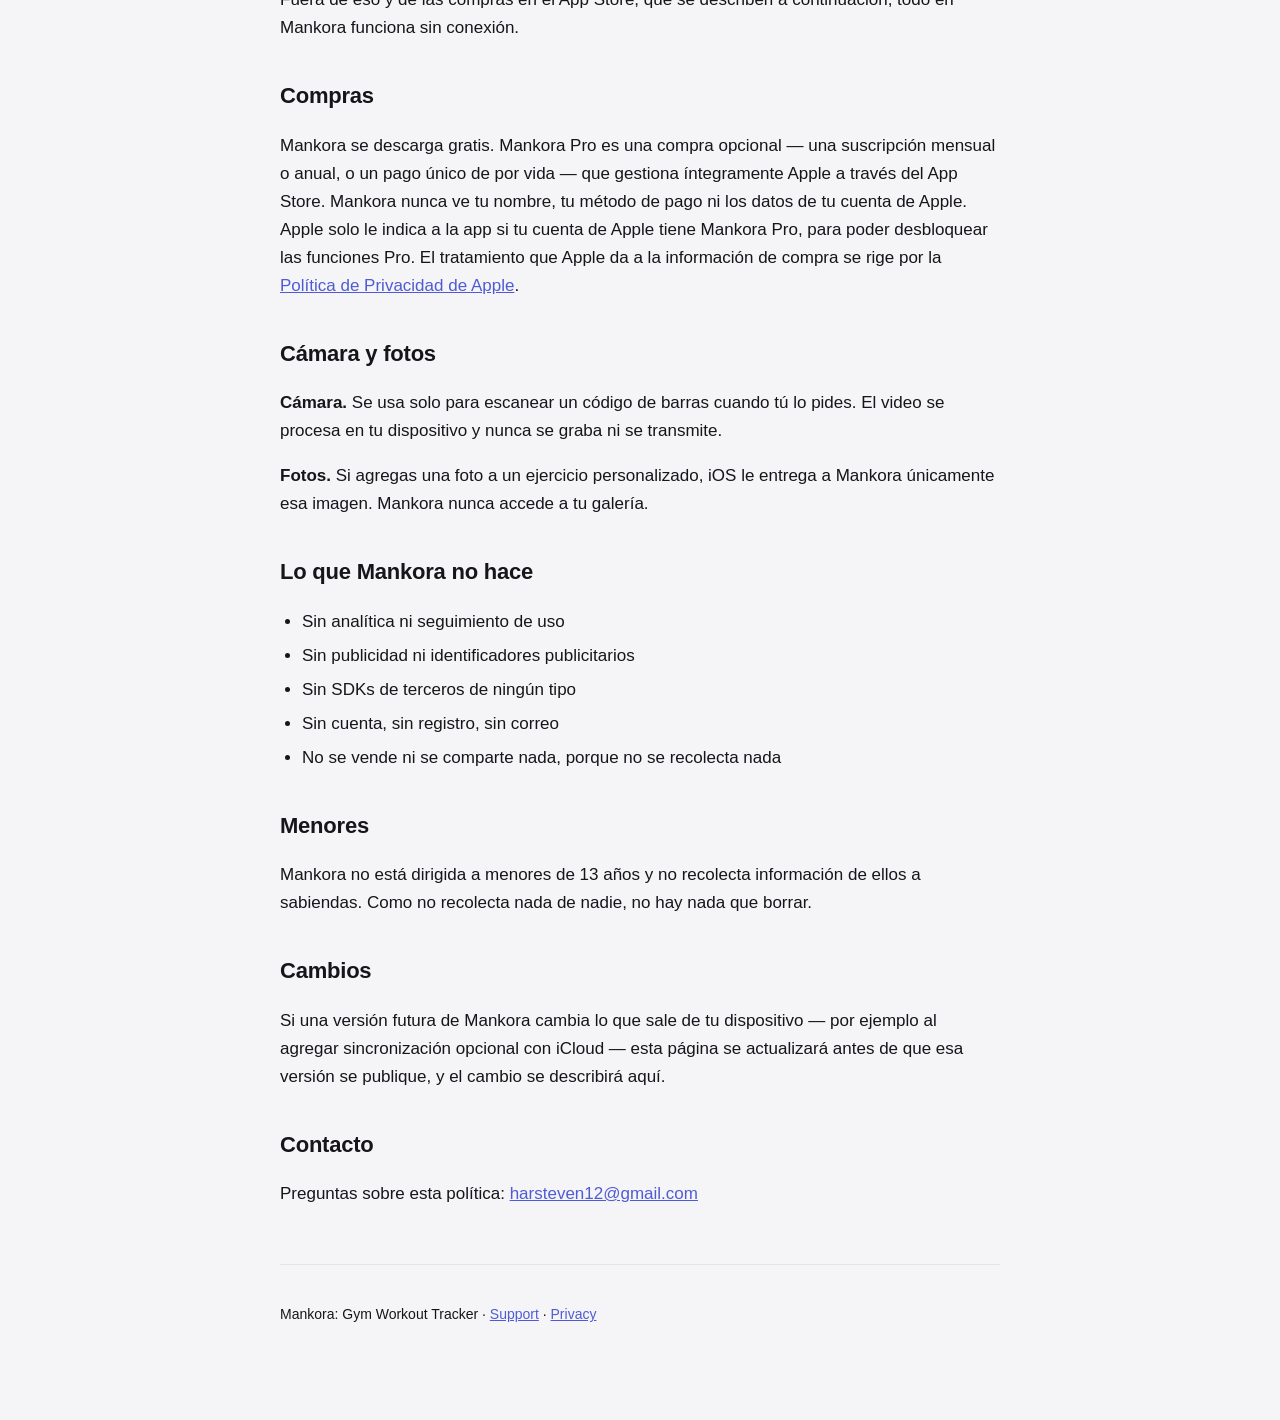
==== commit 964fddeb: "Use the full app name in page titles Co-Authored-By: Claude Fable 5.2 <noreply@anthropic.com>" ====
--- a/privacy.html
+++ b/privacy.html
@@ -3,7 +3,7 @@
 <head>
 <meta charset="utf-8">
 <meta name="viewport" content="width=device-width, initial-scale=1">
-<title>Privacy Policy — Mankora</title>
+<title>Privacy Policy — Mankora: Gym Workout Tracker</title>
 <link rel="stylesheet" href="style.css">
 </head>
 <body>
@@ -11,7 +11,7 @@
 <header>
   <div class="logo">🏋️</div>
   <h1>Privacy Policy</h1>
-  <p class="lede">Mankora — last updated 23 November 2026</p>
+  <p class="lede">Mankora: Gym Workout Tracker — last updated 23 November 2026</p>
   <nav><a href="./">Support</a> <a href="#es">Español</a></nav>
 </header>
 
@@ -84,7 +84,7 @@
 <hr>
 
 <h1 id="es">Política de Privacidad</h1>
-<p class="lede">Mankora — actualizada el 23 de noviembre de 2026</p>
+<p class="lede">Mankora: Gym Workout Tracker — actualizada el 23 de noviembre de 2026</p>
 
 <div class="card">
   <p><strong>Mankora no recolecta tus datos.</strong> Tus entrenamientos, rutinas,
@@ -153,7 +153,7 @@
 <p>Preguntas sobre esta política: <a href="mailto:harsteven12@gmail.com">harsteven12@gmail.com</a></p>
 
 <footer class="small">
-  <p>Mankora · <a href="./">Support</a> · <a href="privacy.html">Privacy</a></p>
+  <p>Mankora: Gym Workout Tracker · <a href="./">Support</a> · <a href="privacy.html">Privacy</a></p>
 </footer>
 </div>
 </body>
